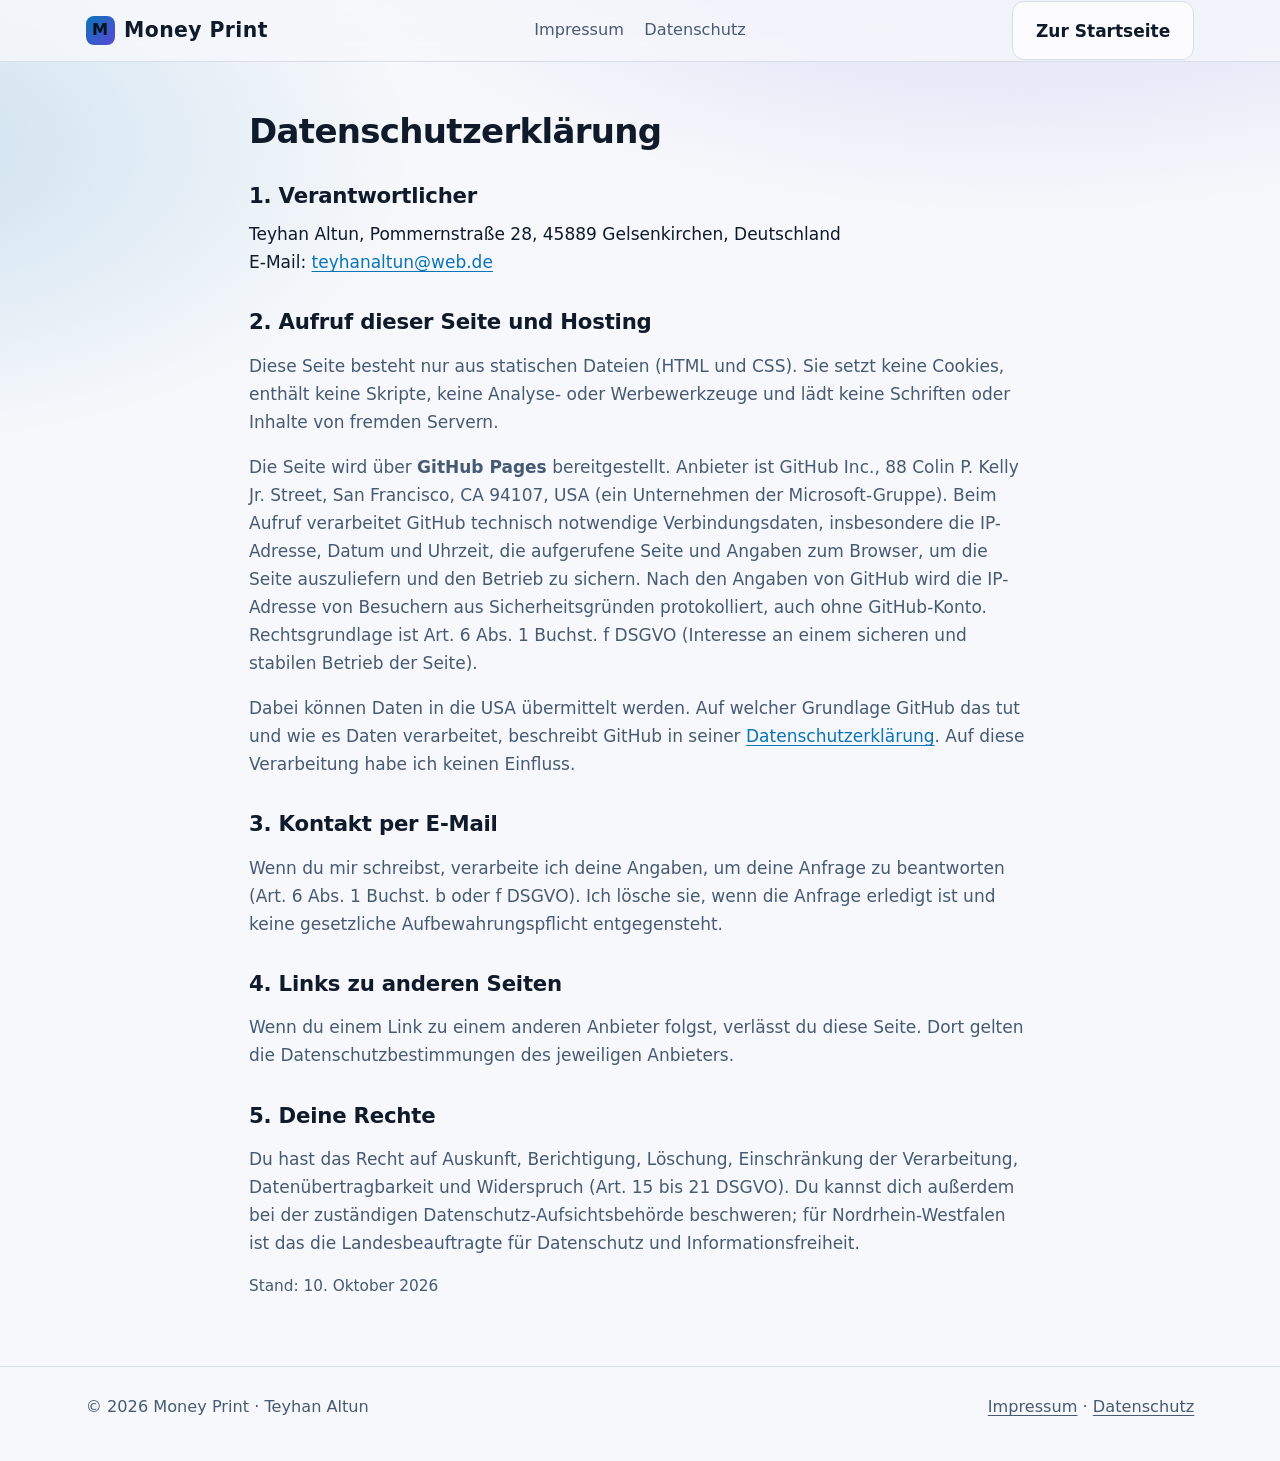
==== datenschutz.html @ baf7884e "Money Print: product page with imprint and privacy notice" ====
<!doctype html>
<html lang="de">
<head>
<meta charset="utf-8">
<meta name="viewport" content="width=device-width, initial-scale=1">
<title>Datenschutz – Money Print</title>
<meta name="robots" content="noindex">
<link rel="stylesheet" href="style.css">
</head>
<body>
<header class="bar">
  <div class="wrap">
    <a class="brand" href="index.html"><span class="logo" aria-hidden="true">M</span>Money Print</a>
    <nav aria-label="Rechtliches"><a href="impressum.html">Impressum</a><a href="datenschutz.html">Datenschutz</a></nav>
    <a class="btn ghost" href="index.html">Zur Startseite</a>
  </div>
</header>
<main>
  <div class="wrap page">
    <h1>Datenschutzerklärung</h1>

    <h2>1. Verantwortlicher</h2>
    <address>
      Teyhan Altun, Pommernstraße 28, 45889 Gelsenkirchen, Deutschland<br>
      E-Mail: <a href="mailto:teyhanaltun@web.de">teyhanaltun@web.de</a>
    </address>

    <h2>2. Aufruf dieser Seite und Hosting</h2>
    <p>Diese Seite besteht nur aus statischen Dateien (HTML und CSS). Sie setzt keine Cookies, enthält keine Skripte, keine Analyse- oder Werbewerkzeuge und lädt keine Schriften oder Inhalte von fremden Servern.</p>
    <p>Die Seite wird über <strong>GitHub Pages</strong> bereitgestellt. Anbieter ist GitHub Inc., 88 Colin P. Kelly Jr. Street, San Francisco, CA 94107, USA (ein Unternehmen der Microsoft-Gruppe). Beim Aufruf verarbeitet GitHub technisch notwendige Verbindungsdaten, insbesondere die IP-Adresse, Datum und Uhrzeit, die aufgerufene Seite und Angaben zum Browser, um die Seite auszuliefern und den Betrieb zu sichern. Nach den Angaben von GitHub wird die IP-Adresse von Besuchern aus Sicherheitsgründen protokolliert, auch ohne GitHub-Konto. Rechtsgrundlage ist Art. 6 Abs. 1 Buchst. f DSGVO (Interesse an einem sicheren und stabilen Betrieb der Seite).</p>
    <p>Dabei können Daten in die USA übermittelt werden. Auf welcher Grundlage GitHub das tut und wie es Daten verarbeitet, beschreibt GitHub in seiner <a href="https://docs.github.com/en/site-policy/privacy-policies/github-general-privacy-statement" rel="noopener noreferrer">Datenschutzerklärung</a>. Auf diese Verarbeitung habe ich keinen Einfluss.</p>

    <h2>3. Kontakt per E-Mail</h2>
    <p>Wenn du mir schreibst, verarbeite ich deine Angaben, um deine Anfrage zu beantworten (Art. 6 Abs. 1 Buchst. b oder f DSGVO). Ich lösche sie, wenn die Anfrage erledigt ist und keine gesetzliche Aufbewahrungspflicht entgegensteht.</p>

    <h2>4. Links zu anderen Seiten</h2>
    <p>Wenn du einem Link zu einem anderen Anbieter folgst, verlässt du diese Seite. Dort gelten die Datenschutzbestimmungen des jeweiligen Anbieters.</p>

    <h2>5. Deine Rechte</h2>
    <p>Du hast das Recht auf Auskunft, Berichtigung, Löschung, Einschränkung der Verarbeitung, Datenübertragbarkeit und Widerspruch (Art. 15 bis 21 DSGVO). Du kannst dich außerdem bei der zuständigen Datenschutz-Aufsichtsbehörde beschweren; für Nordrhein-Westfalen ist das die Landesbeauftragte für Datenschutz und Informationsfreiheit.</p>

    <p style="font-size:.9rem">Stand: 10. Oktober 2026</p>
  </div>
</main>
<footer>
  <div class="wrap">
    <span>© 2026 Money Print · Teyhan Altun</span>
    <span><a href="impressum.html">Impressum</a> · <a href="datenschutz.html">Datenschutz</a></span>
  </div>
</footer>
</body>
</html>
---- style.css ----
/* csvqc – Produktseite. Bewusst ohne Skripte, externe Schriften, Tracker oder fremde Server. */
:root {
  --bg: #080c12;
  --bg2: #0d1420;
  --card: #111b2b;
  --card2: #16233a;
  --fg: #e8eef6;
  --muted: #9db0c6;
  --line: #22324a;
  --accent: #38d4ff;
  --accent2: #8b7bff;
  --good: #4be3a1;
  --warn: #ffc857;
  --bad: #ff6b81;
  --code: #0a1018;
  --shadow: 0 20px 60px rgba(0, 0, 0, .45);
  color-scheme: dark;
}
@media (prefers-color-scheme: light) {
  :root {
    --bg: #f6f8fb;
    --bg2: #eaf0f7;
    --card: #ffffff;
    --card2: #f1f5fa;
    --fg: #0f1a2b;
    --muted: #475a73;
    --line: #d5deea;
    --accent: #0a74b8;
    --accent2: #5a47d8;
    --good: #0d8a5a;
    --warn: #9a6200;
    --bad: #c2243d;
    --code: #0f1a2b;
    --shadow: 0 18px 50px rgba(15, 26, 43, .14);
    color-scheme: light;
  }
}
* { box-sizing: border-box; }
html { scroll-behavior: smooth; font-size: 17px; }
body {
  margin: 0;
  background: radial-gradient(1200px 600px at 80% -10%, color-mix(in srgb, var(--accent2) 22%, transparent), transparent 60%),
              radial-gradient(900px 500px at -10% 10%, color-mix(in srgb, var(--accent) 18%, transparent), transparent 60%),
              var(--bg);
  color: var(--fg);
  font-family: system-ui, -apple-system, "Segoe UI", Roboto, "Helvetica Neue", Arial, sans-serif;
  line-height: 1.65;
  -webkit-font-smoothing: antialiased;
}
a { color: var(--accent); text-underline-offset: 3px; }
a:focus-visible, summary:focus-visible, .btn:focus-visible { outline: 3px solid var(--accent); outline-offset: 3px; border-radius: 8px; }
.skip { position: absolute; left: -999px; top: 0; background: var(--accent); color: #001018; padding: .6rem 1rem; z-index: 100; }
.skip:focus { left: 8px; top: 8px; }
.wrap { max-width: 68rem; margin: 0 auto; padding: 0 1.4rem; }

/* Kopfleiste */
.bar { position: sticky; top: 0; z-index: 50; backdrop-filter: blur(14px); background: color-mix(in srgb, var(--bg) 78%, transparent); border-bottom: 1px solid var(--line); }
.bar .wrap { display: flex; align-items: center; justify-content: space-between; gap: 1rem; min-height: 3.6rem; }
.brand { font-weight: 800; letter-spacing: .02em; font-size: 1.2rem; color: var(--fg); text-decoration: none; display: flex; align-items: center; gap: .55rem; }
.logo { width: 1.7rem; height: 1.7rem; border-radius: 8px; background: linear-gradient(135deg, var(--accent), var(--accent2)); display: inline-grid; place-items: center; color: #00131c; font-weight: 900; font-size: .95rem; }
.bar nav { display: flex; gap: 1.2rem; flex-wrap: wrap; }
.bar nav a { color: var(--muted); text-decoration: none; font-size: .95rem; }
.bar nav a:hover { color: var(--fg); }

/* Knöpfe */
.btn { display: inline-flex; align-items: center; gap: .5rem; padding: .85rem 1.35rem; border-radius: 12px; font-weight: 700; text-decoration: none; border: 1px solid transparent; }
.btn.primary { background: linear-gradient(135deg, var(--accent), var(--accent2)); color: #00131c; box-shadow: 0 10px 30px color-mix(in srgb, var(--accent) 30%, transparent); }
.btn.primary:hover { filter: brightness(1.08); }
.btn.ghost { border-color: var(--line); color: var(--fg); background: color-mix(in srgb, var(--card) 70%, transparent); }
.btn.ghost:hover { border-color: var(--accent); }

/* Hero */
.hero { padding: 4.2rem 0 3rem; }
.hero .grid { display: grid; grid-template-columns: 1.05fr .95fr; gap: 2.6rem; align-items: center; }
.eyebrow { display: inline-block; font-size: .85rem; letter-spacing: .08em; text-transform: uppercase; color: var(--accent); font-weight: 700; margin-bottom: .9rem; }
h1 { font-size: clamp(2.1rem, 5vw, 3.4rem); line-height: 1.08; margin: 0 0 1.1rem; letter-spacing: -.02em; }
h1 em { font-style: normal; background: linear-gradient(135deg, var(--accent), var(--accent2)); -webkit-background-clip: text; background-clip: text; color: transparent; }
.lead { font-size: 1.18rem; color: var(--muted); max-width: 36rem; }
.cta { display: flex; flex-wrap: wrap; gap: .8rem; margin: 1.6rem 0 1.4rem; }
.chips { display: flex; flex-wrap: wrap; gap: .5rem; padding: 0; margin: 0; list-style: none; }
.chips li { font-size: .85rem; padding: .3rem .7rem; border: 1px solid var(--line); border-radius: 999px; color: var(--muted); background: color-mix(in srgb, var(--card) 60%, transparent); }
.chips li::before { content: "✓ "; color: var(--good); font-weight: 800; }

/* Terminal */
.term { background: var(--code); border: 1px solid var(--line); border-radius: 16px; box-shadow: var(--shadow); overflow: hidden; color: #d7e3f2; }
.term .top { display: flex; gap: .4rem; padding: .7rem .9rem; border-bottom: 1px solid #1b2a40; background: #0d1624; align-items: center; }
.term .top i { width: .7rem; height: .7rem; border-radius: 50%; background: #2a3a55; display: inline-block; }
.term .top span { margin-left: .6rem; font-size: .78rem; color: #8aa0bb; }
.term pre { margin: 0; padding: 1.1rem 1.2rem 1.3rem; font-family: ui-monospace, "Cascadia Mono", Consolas, monospace; font-size: .86rem; line-height: 1.7; white-space: pre-wrap; word-break: break-word; }
.term .l { opacity: 0; transform: translateY(6px); animation: show .5s ease forwards; display: block; }
.term .l1 { animation-delay: .3s; } .term .l2 { animation-delay: 1.2s; } .term .l3 { animation-delay: 1.7s; } .term .l4 { animation-delay: 2.1s; } .term .l5 { animation-delay: 2.5s; } .term .l6 { animation-delay: 2.9s; } .term .l7 { animation-delay: 3.3s; }
@keyframes show { to { opacity: 1; transform: none; } }
.term .p { color: #6fe0ff; } .term .ok { color: var(--good); } .term .er { color: var(--bad); } .term .wa { color: var(--warn); } .term .dim { color: #7f93ad; }
.caret { display: inline-block; width: .55ch; height: 1em; background: #6fe0ff; vertical-align: -2px; animation: blink 1s steps(2) infinite; }
@keyframes blink { 50% { opacity: 0; } }
.score { display: flex; gap: .6rem; flex-wrap: wrap; margin-top: .4rem; }
.pill { padding: .15rem .6rem; border-radius: 999px; font-size: .78rem; font-weight: 700; border: 1px solid; }
.pill.e { color: var(--bad); border-color: color-mix(in srgb, var(--bad) 55%, transparent); }
.pill.w { color: var(--warn); border-color: color-mix(in srgb, var(--warn) 55%, transparent); }
.pill.n { color: #9ab; border-color: #34465f; }

/* Abschnitte */
section { padding: 3.4rem 0; }
section.alt { background: color-mix(in srgb, var(--bg2) 70%, transparent); border-top: 1px solid var(--line); border-bottom: 1px solid var(--line); }
h2 { font-size: clamp(1.6rem, 3.4vw, 2.2rem); line-height: 1.15; margin: 0 0 .7rem; letter-spacing: -.01em; }
.sub { color: var(--muted); max-width: 42rem; margin: 0 0 2rem; font-size: 1.08rem; }
.cards { display: grid; grid-template-columns: repeat(auto-fit, minmax(15.5rem, 1fr)); gap: 1rem; }
.card { background: var(--card); border: 1px solid var(--line); border-radius: 16px; padding: 1.3rem 1.3rem 1.2rem; }
.card h3 { margin: .1rem 0 .4rem; font-size: 1.08rem; }
.card p { margin: 0; color: var(--muted); font-size: .98rem; }
.ico { width: 2.4rem; height: 2.4rem; border-radius: 10px; display: grid; place-items: center; margin-bottom: .8rem; background: linear-gradient(135deg, color-mix(in srgb, var(--accent) 30%, transparent), color-mix(in srgb, var(--accent2) 30%, transparent)); font-size: 1.25rem; }
.steps { counter-reset: s; display: grid; grid-template-columns: repeat(auto-fit, minmax(15.5rem, 1fr)); gap: 1rem; padding: 0; margin: 0; list-style: none; }
.steps li { counter-increment: s; background: var(--card); border: 1px solid var(--line); border-radius: 16px; padding: 1.3rem; position: relative; }
.steps li::before { content: counter(s); position: absolute; top: -.8rem; left: 1.2rem; width: 1.8rem; height: 1.8rem; border-radius: 50%; background: linear-gradient(135deg, var(--accent), var(--accent2)); color: #00131c; display: grid; place-items: center; font-weight: 800; font-size: .95rem; }
.steps b { display: block; margin: .3rem 0 .3rem; }
.steps span { color: var(--muted); font-size: .98rem; }
code { font-family: ui-monospace, "Cascadia Mono", Consolas, monospace; font-size: .9em; background: color-mix(in srgb, var(--accent) 12%, transparent); padding: .08rem .35rem; border-radius: 6px; }

/* Beispiel: Eingabe und Bericht */
.demo { display: grid; grid-template-columns: 1fr; gap: 1rem; align-items: start; }
.panel { background: var(--card); border: 1px solid var(--line); border-radius: 16px; overflow: hidden; }
.panel h3 { margin: 0; padding: .8rem 1.1rem; font-size: .92rem; border-bottom: 1px solid var(--line); background: var(--card2); }
.panel pre { margin: 0; padding: .9rem 1.1rem; overflow-x: auto; font-family: ui-monospace, "Cascadia Mono", Consolas, monospace; font-size: .8rem; line-height: 1.8; color: var(--fg); }
.panel pre .n { color: var(--muted); user-select: none; display: inline-block; width: 2.2ch; }
.panel pre mark { background: color-mix(in srgb, var(--bad) 28%, transparent); color: inherit; border-radius: 4px; padding: 0 .15rem; }
.tbl { width: 100%; border-collapse: collapse; font-size: .9rem; }
.tbl th, .tbl td { text-align: left; padding: .6rem .8rem; border-bottom: 1px solid var(--line); vertical-align: top; }
.tbl th { color: var(--muted); font-weight: 600; font-size: .8rem; text-transform: uppercase; letter-spacing: .05em; }
.tbl tr:last-child td { border-bottom: 0; }
.sev { font-weight: 800; font-size: .8rem; padding: .1rem .5rem; border-radius: 999px; border: 1px solid; white-space: nowrap; }
.sev.e { color: var(--bad); border-color: color-mix(in srgb, var(--bad) 55%, transparent); }
.sev.w { color: var(--warn); border-color: color-mix(in srgb, var(--warn) 55%, transparent); }
.note { color: var(--muted); font-size: .9rem; margin-top: .8rem; }
.scroll { overflow-x: auto; }

/* Zwei Spalten */
.two { display: grid; grid-template-columns: 1fr 1fr; gap: 1rem; }
.list { margin: .6rem 0 0; padding-left: 1.2rem; color: var(--muted); }
.list li { margin: .3rem 0; }
.files { columns: 2; column-gap: 2rem; margin: 0; padding-left: 1.2rem; color: var(--muted); }
.honest { border-left: 4px solid var(--warn); background: color-mix(in srgb, var(--warn) 9%, var(--card)); border-radius: 0 14px 14px 0; padding: 1.2rem 1.4rem; }
.honest h3 { margin-top: 0; }
.honest ul { margin: .4rem 0 0; padding-left: 1.2rem; color: var(--muted); }

/* FAQ */
details { background: var(--card); border: 1px solid var(--line); border-radius: 14px; padding: .2rem 1.2rem; margin: .6rem 0; }
summary { cursor: pointer; padding: .9rem 0; font-weight: 700; list-style: none; display: flex; justify-content: space-between; gap: 1rem; }
summary::-webkit-details-marker { display: none; }
summary::after { content: "+"; color: var(--accent); font-size: 1.3rem; line-height: 1; }
details[open] summary::after { content: "–"; }
details p { margin: 0 0 1rem; color: var(--muted); }

/* Abschluss */
.final { text-align: center; padding: 3.6rem 1.4rem; border: 1px solid var(--line); border-radius: 24px; background: linear-gradient(135deg, color-mix(in srgb, var(--accent) 12%, var(--card)), color-mix(in srgb, var(--accent2) 14%, var(--card))); }
.final p { color: var(--muted); max-width: 36rem; margin: .4rem auto 1.4rem; }
footer { border-top: 1px solid var(--line); padding: 1.6rem 0 2.4rem; color: var(--muted); font-size: .95rem; }
footer .wrap { display: flex; flex-wrap: wrap; gap: 1rem; justify-content: space-between; }
footer a { color: var(--muted); }
address { font-style: normal; }
.page { padding: 3rem 0 3rem; max-width: 46rem; }
.page h1 { font-size: 2rem; }
.page h2 { margin-top: 2rem; font-size: 1.25rem; }
.page p, .page li { color: var(--muted); }

@media (max-width: 52rem) {
  .hero .grid, .demo, .two { grid-template-columns: 1fr; }
  .files { columns: 1; }
  .bar nav { display: none; }
  .hero { padding-top: 2.6rem; }
}
@media (prefers-reduced-motion: reduce) {
  html { scroll-behavior: auto; }
  .term .l { animation: none; opacity: 1; transform: none; }
  .caret { animation: none; }
}
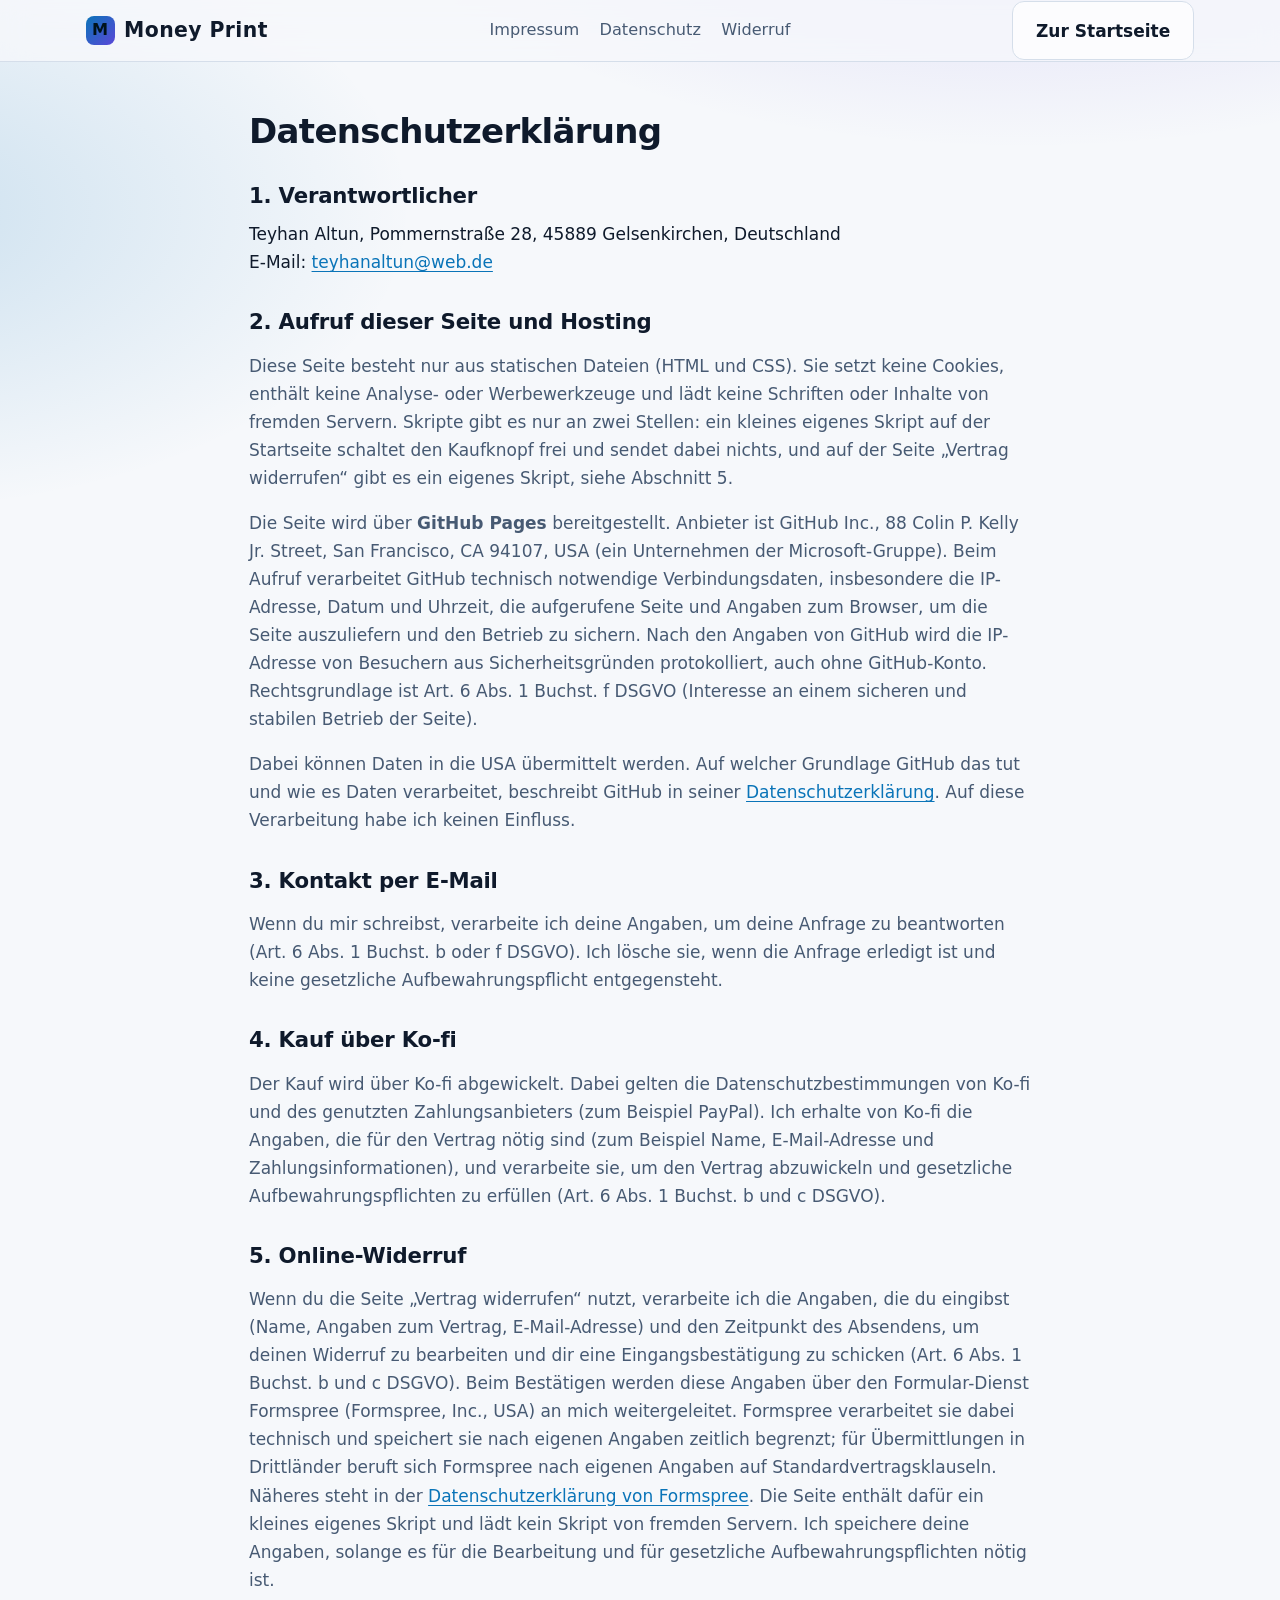
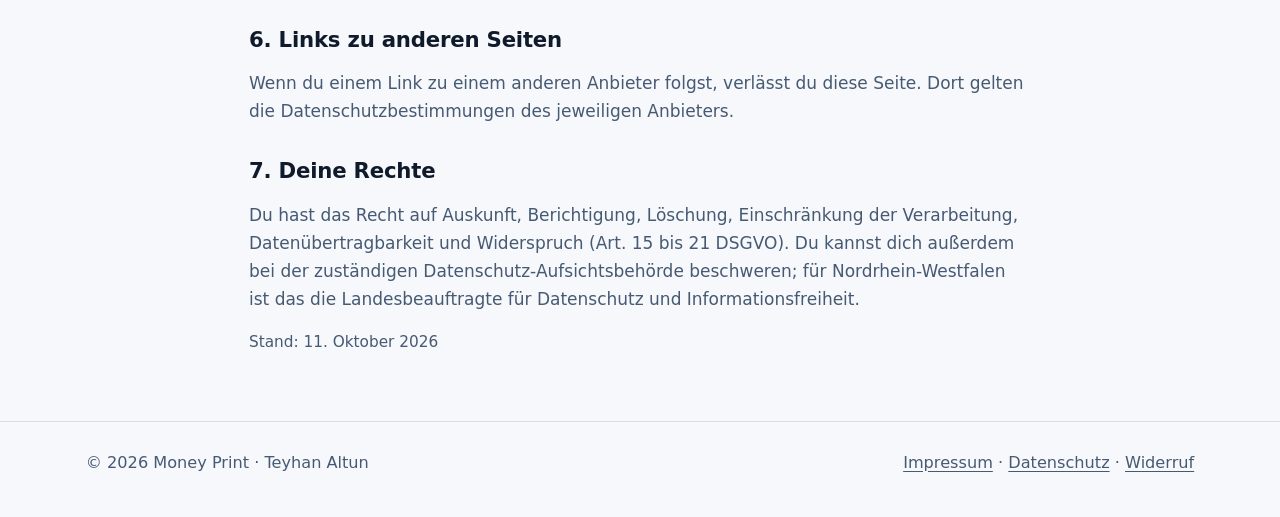
==== commit 7e89d31f: "The shop opens: a price, a way to buy, and a way to take it back Adds the purchase section with the " ====
--- a/datenschutz.html
+++ b/datenschutz.html
@@ -11,7 +11,7 @@
 <header class="bar">
   <div class="wrap">
     <a class="brand" href="index.html"><span class="logo" aria-hidden="true">M</span>Money Print</a>
-    <nav aria-label="Rechtliches"><a href="impressum.html">Impressum</a><a href="datenschutz.html">Datenschutz</a></nav>
+    <nav aria-label="Rechtliches"><a href="impressum.html">Impressum</a><a href="datenschutz.html">Datenschutz</a><a href="widerruf.html">Widerruf</a></nav>
     <a class="btn ghost" href="index.html">Zur Startseite</a>
   </div>
 </header>
@@ -26,26 +26,32 @@
     </address>
 
     <h2>2. Aufruf dieser Seite und Hosting</h2>
-    <p>Diese Seite besteht nur aus statischen Dateien (HTML und CSS). Sie setzt keine Cookies, enthält keine Skripte, keine Analyse- oder Werbewerkzeuge und lädt keine Schriften oder Inhalte von fremden Servern.</p>
+    <p>Diese Seite besteht nur aus statischen Dateien (HTML und CSS). Sie setzt keine Cookies, enthält keine Analyse- oder Werbewerkzeuge und lädt keine Schriften oder Inhalte von fremden Servern. Skripte gibt es nur an zwei Stellen: ein kleines eigenes Skript auf der Startseite schaltet den Kaufknopf frei und sendet dabei nichts, und auf der Seite „Vertrag widerrufen“ gibt es ein eigenes Skript, siehe Abschnitt 5.</p>
     <p>Die Seite wird über <strong>GitHub Pages</strong> bereitgestellt. Anbieter ist GitHub Inc., 88 Colin P. Kelly Jr. Street, San Francisco, CA 94107, USA (ein Unternehmen der Microsoft-Gruppe). Beim Aufruf verarbeitet GitHub technisch notwendige Verbindungsdaten, insbesondere die IP-Adresse, Datum und Uhrzeit, die aufgerufene Seite und Angaben zum Browser, um die Seite auszuliefern und den Betrieb zu sichern. Nach den Angaben von GitHub wird die IP-Adresse von Besuchern aus Sicherheitsgründen protokolliert, auch ohne GitHub-Konto. Rechtsgrundlage ist Art. 6 Abs. 1 Buchst. f DSGVO (Interesse an einem sicheren und stabilen Betrieb der Seite).</p>
     <p>Dabei können Daten in die USA übermittelt werden. Auf welcher Grundlage GitHub das tut und wie es Daten verarbeitet, beschreibt GitHub in seiner <a href="https://docs.github.com/en/site-policy/privacy-policies/github-general-privacy-statement" rel="noopener noreferrer">Datenschutzerklärung</a>. Auf diese Verarbeitung habe ich keinen Einfluss.</p>
 
     <h2>3. Kontakt per E-Mail</h2>
     <p>Wenn du mir schreibst, verarbeite ich deine Angaben, um deine Anfrage zu beantworten (Art. 6 Abs. 1 Buchst. b oder f DSGVO). Ich lösche sie, wenn die Anfrage erledigt ist und keine gesetzliche Aufbewahrungspflicht entgegensteht.</p>
 
-    <h2>4. Links zu anderen Seiten</h2>
+    <h2>4. Kauf über Ko-fi</h2>
+    <p>Der Kauf wird über Ko-fi abgewickelt. Dabei gelten die Datenschutzbestimmungen von Ko-fi und des genutzten Zahlungsanbieters (zum Beispiel PayPal). Ich erhalte von Ko-fi die Angaben, die für den Vertrag nötig sind (zum Beispiel Name, E-Mail-Adresse und Zahlungsinformationen), und verarbeite sie, um den Vertrag abzuwickeln und gesetzliche Aufbewahrungspflichten zu erfüllen (Art. 6 Abs. 1 Buchst. b und c DSGVO).</p>
+
+    <h2>5. Online-Widerruf</h2>
+    <p>Wenn du die Seite „Vertrag widerrufen“ nutzt, verarbeite ich die Angaben, die du eingibst (Name, Angaben zum Vertrag, E-Mail-Adresse) und den Zeitpunkt des Absendens, um deinen Widerruf zu bearbeiten und dir eine Eingangsbestätigung zu schicken (Art. 6 Abs. 1 Buchst. b und c DSGVO). Beim Bestätigen werden diese Angaben über den Formular-Dienst Formspree (Formspree, Inc., USA) an mich weitergeleitet. Formspree verarbeitet sie dabei technisch und speichert sie nach eigenen Angaben zeitlich begrenzt; für Übermittlungen in Drittländer beruft sich Formspree nach eigenen Angaben auf Standardvertragsklauseln. Näheres steht in der <a href="https://formspree.io/legal/privacy-policy/" rel="noopener noreferrer">Datenschutzerklärung von Formspree</a>. Die Seite enthält dafür ein kleines eigenes Skript und lädt kein Skript von fremden Servern. Ich speichere deine Angaben, solange es für die Bearbeitung und für gesetzliche Aufbewahrungspflichten nötig ist.</p>
+
+    <h2>6. Links zu anderen Seiten</h2>
     <p>Wenn du einem Link zu einem anderen Anbieter folgst, verlässt du diese Seite. Dort gelten die Datenschutzbestimmungen des jeweiligen Anbieters.</p>
 
-    <h2>5. Deine Rechte</h2>
+    <h2>7. Deine Rechte</h2>
     <p>Du hast das Recht auf Auskunft, Berichtigung, Löschung, Einschränkung der Verarbeitung, Datenübertragbarkeit und Widerspruch (Art. 15 bis 21 DSGVO). Du kannst dich außerdem bei der zuständigen Datenschutz-Aufsichtsbehörde beschweren; für Nordrhein-Westfalen ist das die Landesbeauftragte für Datenschutz und Informationsfreiheit.</p>
 
-    <p style="font-size:.9rem">Stand: 10. Oktober 2026</p>
+    <p style="font-size:.9rem">Stand: 11. Oktober 2026</p>
   </div>
 </main>
 <footer>
   <div class="wrap">
     <span>© 2026 Money Print · Teyhan Altun</span>
-    <span><a href="impressum.html">Impressum</a> · <a href="datenschutz.html">Datenschutz</a></span>
+    <span><a href="impressum.html">Impressum</a> · <a href="datenschutz.html">Datenschutz</a> · <a href="widerruf.html">Widerruf</a></span>
   </div>
 </footer>
 </body>
--- a/style.css
+++ b/style.css
@@ -173,3 +173,15 @@
   .term .l { animation: none; opacity: 1; transform: none; }
   .caret { animation: none; }
 }
+
+.price { font-size: 2.4rem; font-weight: 800; margin: .2rem 0; letter-spacing: -.02em; }
+.price small { font-size: 1rem; font-weight: 500; color: var(--muted); letter-spacing: 0; }
+
+.buy { text-align: left; max-width: 38rem; margin: 1.2rem auto 0; display: grid; gap: .9rem; }
+.buy fieldset { border: 1px solid var(--line); border-radius: 12px; padding: .8rem 1rem; display: flex; flex-wrap: wrap; gap: .4rem 1.6rem; }
+.buy legend { padding: 0 .4rem; font-weight: 700; }
+.buy .opt, .buy .chk { display: flex; gap: .6rem; align-items: flex-start; color: var(--fg); font-size: .98rem; cursor: pointer; }
+.buy input[type=checkbox], .buy input[type=radio] { margin-top: .3rem; accent-color: var(--accent); width: 1.1rem; height: 1.1rem; flex: none; }
+.buy .btn { justify-self: center; }
+.btn.off { opacity: .45; cursor: not-allowed; filter: grayscale(.5); box-shadow: none; }
+.final .note { margin-left: auto; margin-right: auto; max-width: 38rem; }
